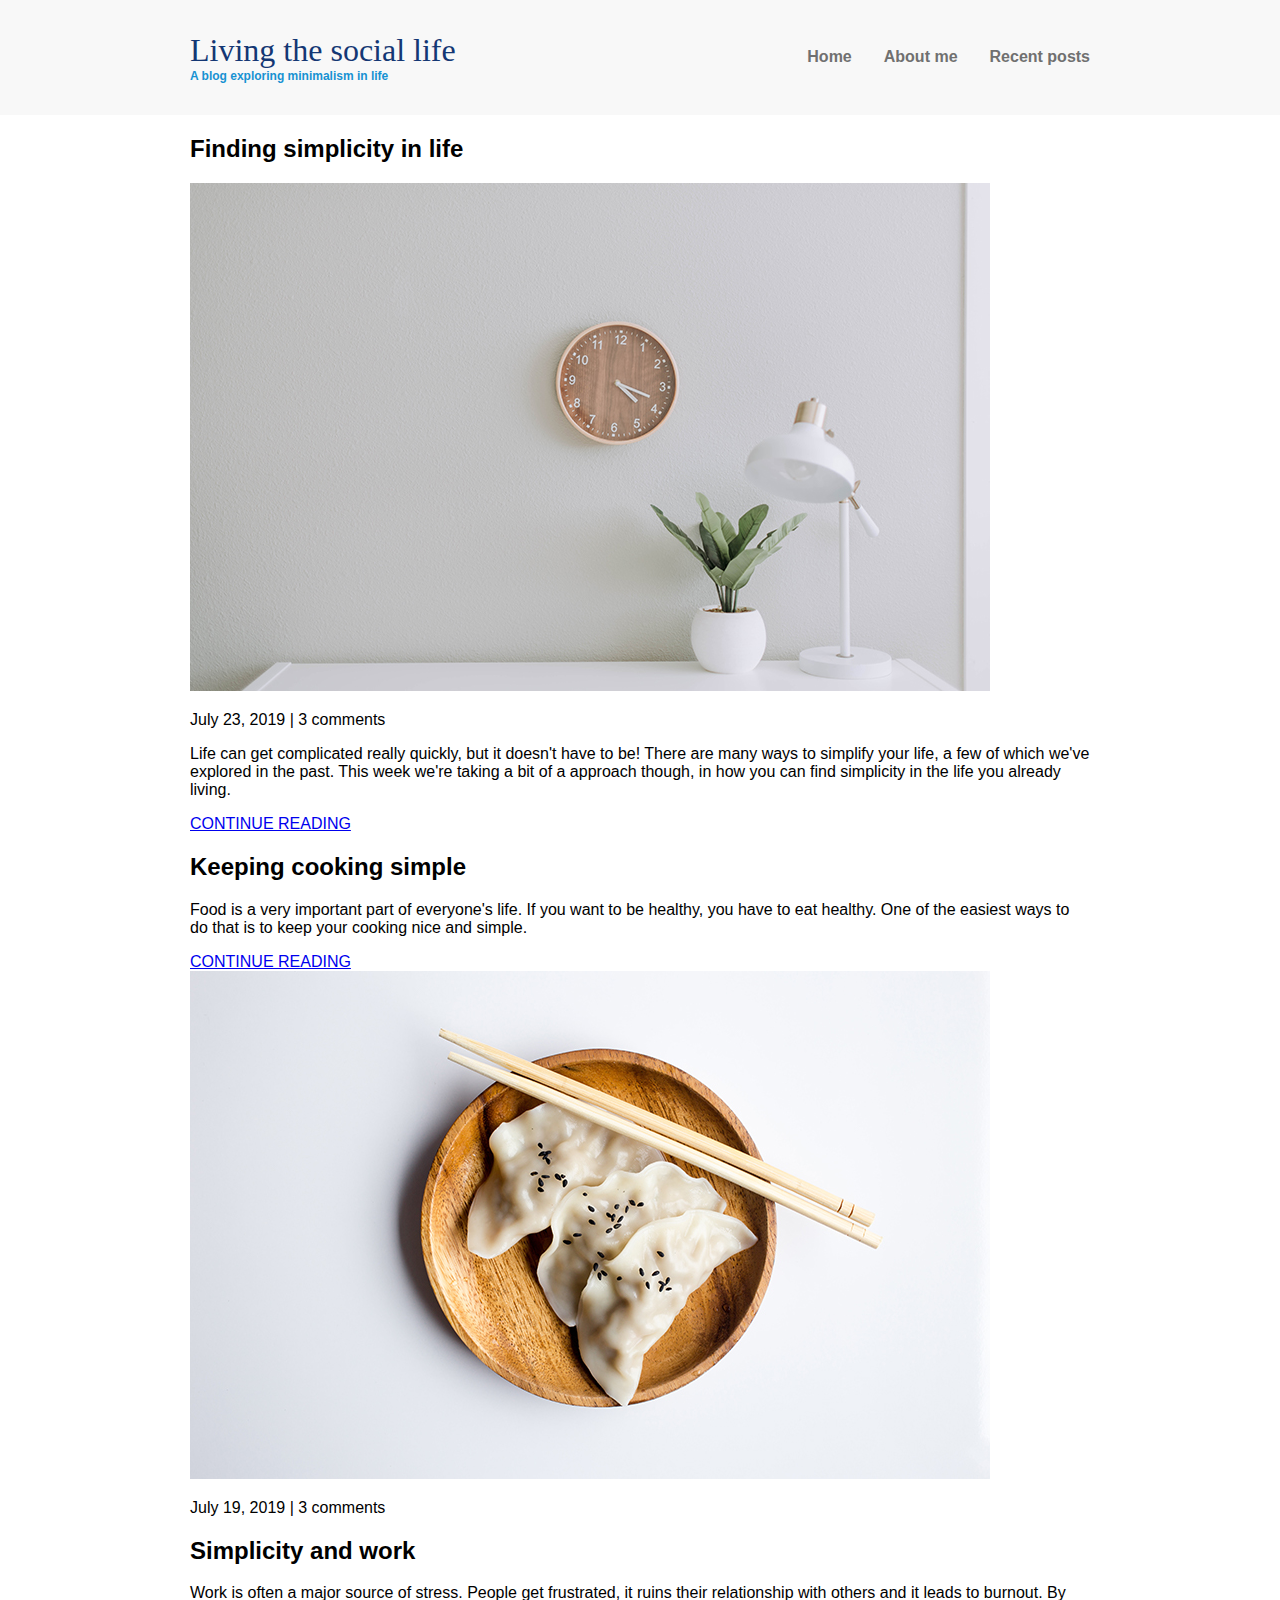
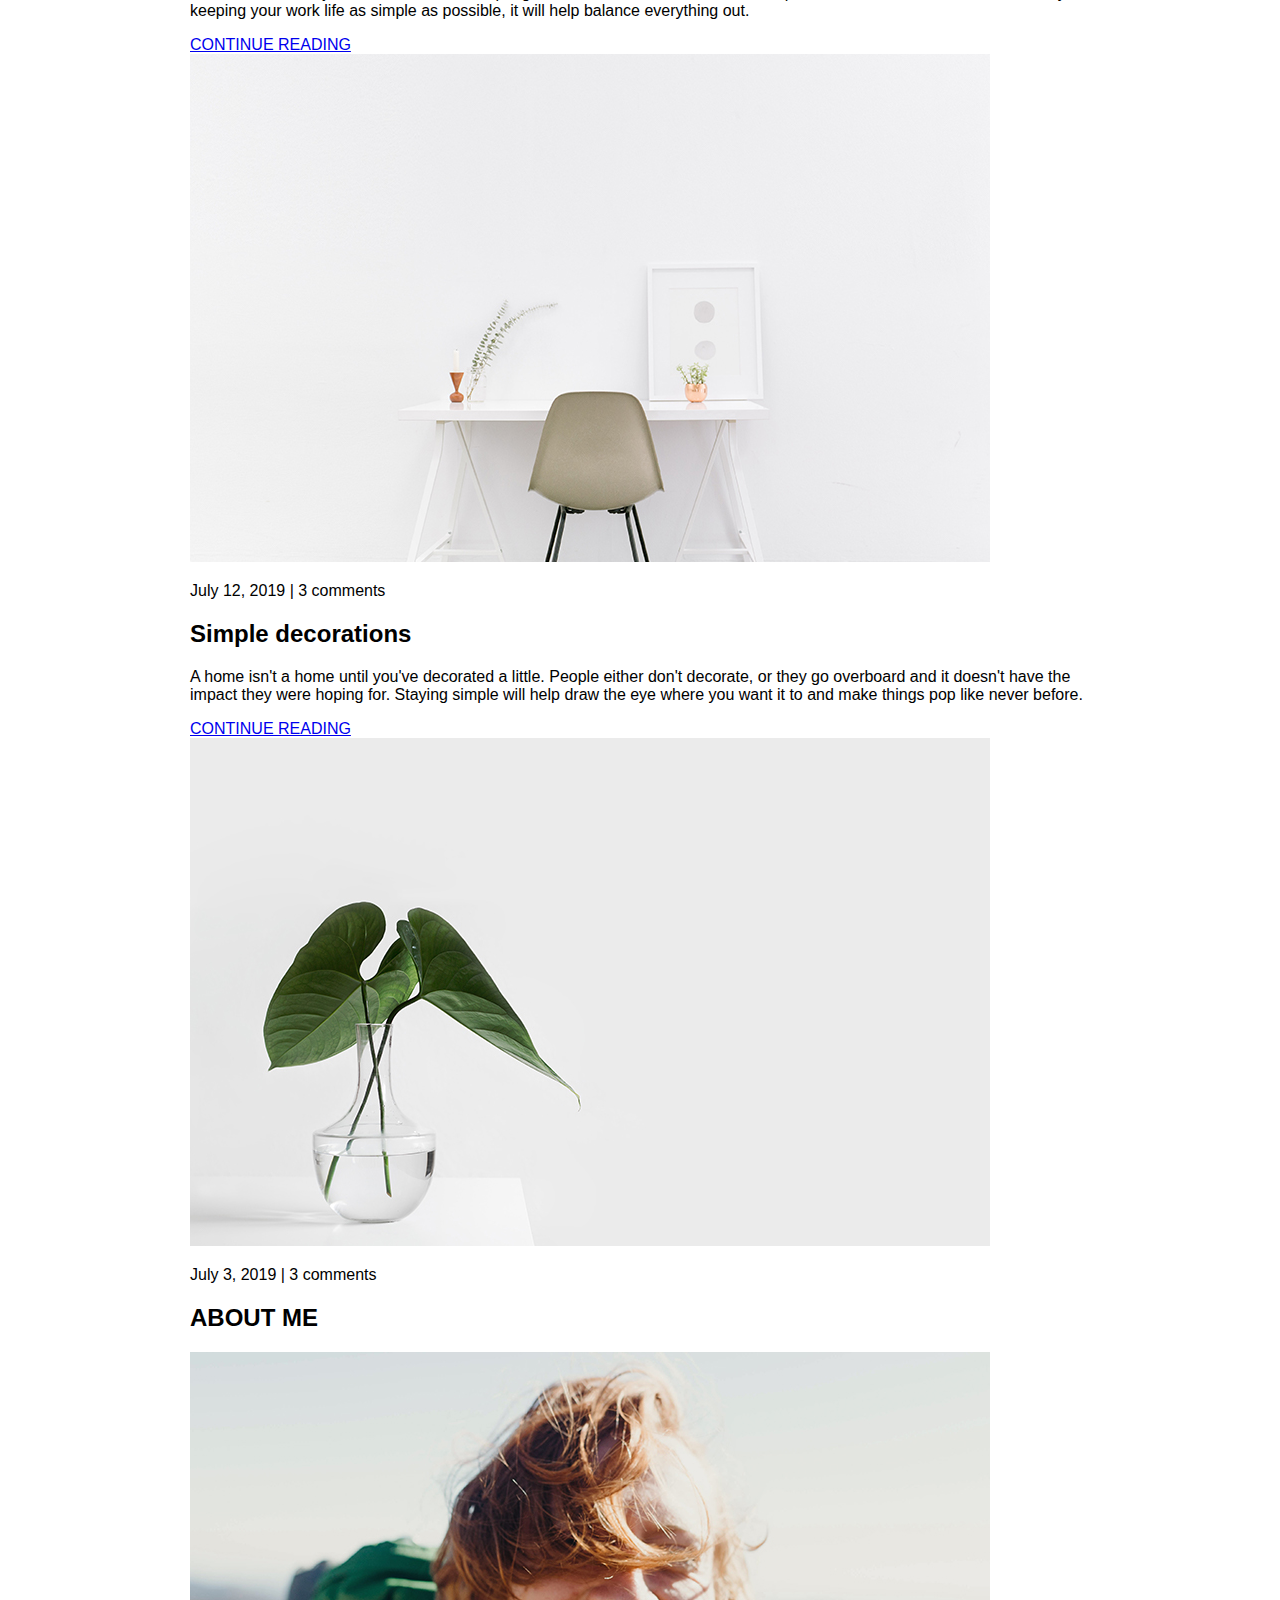
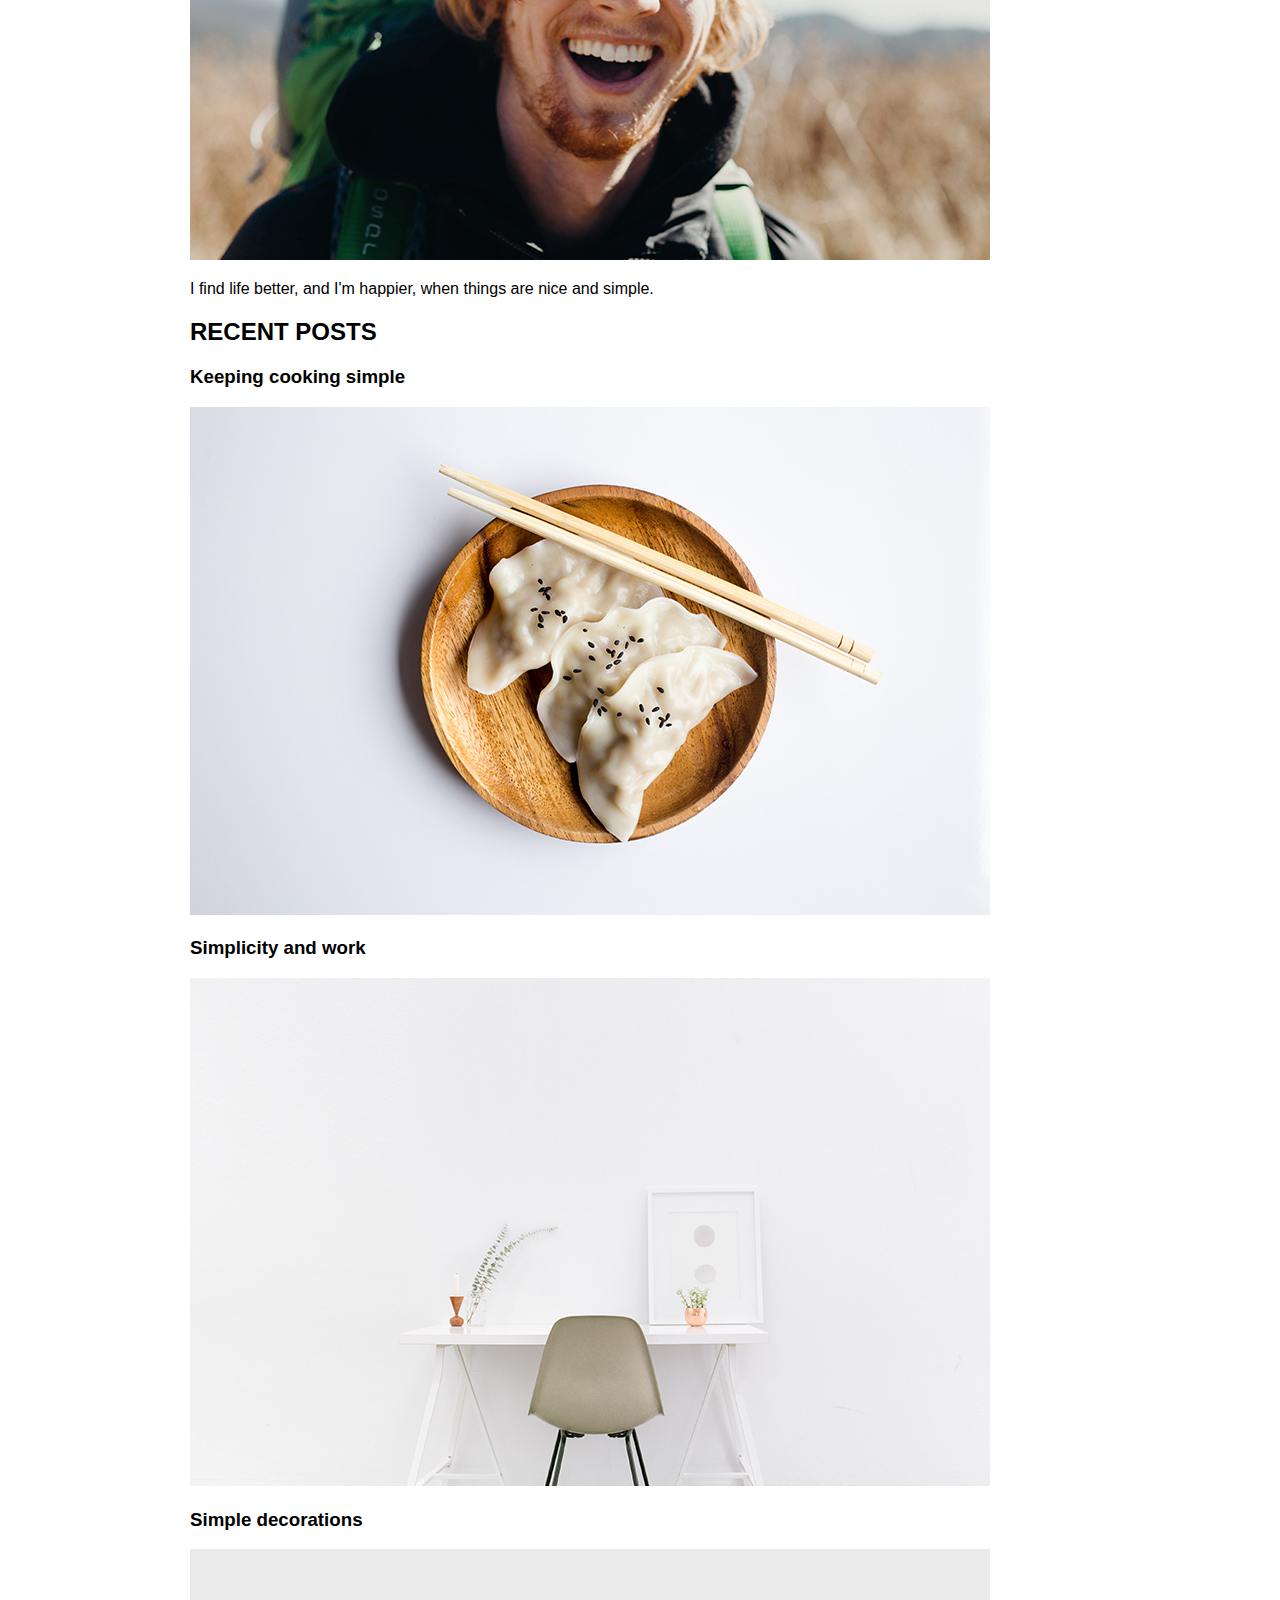
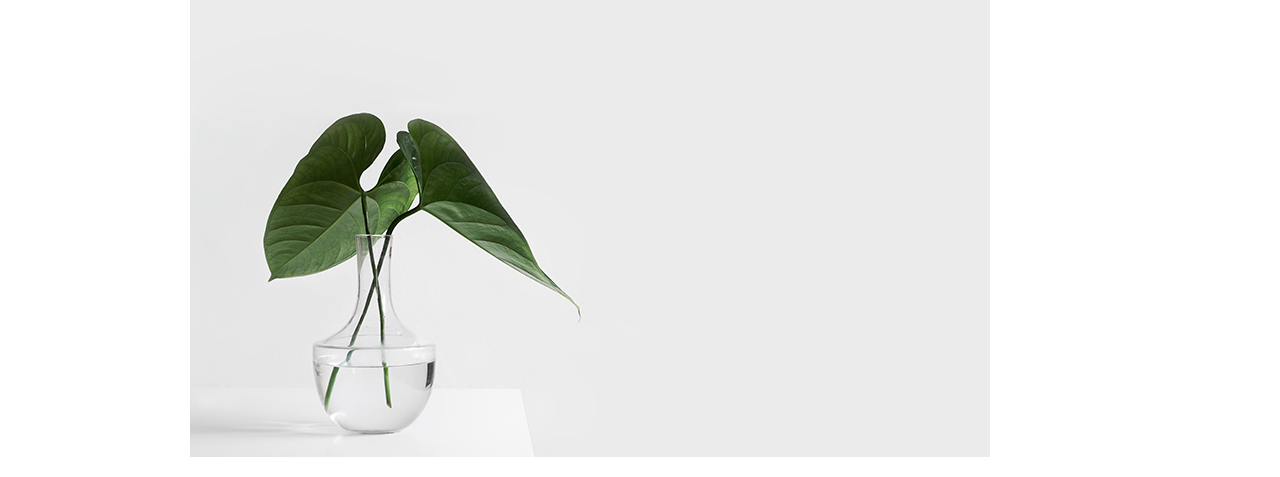
==== index.html @ 4517809c "basic markup added" ====
<!DOCTYPE html>
<html lang="en">

<head>
    <meta charset="UTF-8" />
    <meta name="viewport" content="width=device-width, initial-scale=1.0" />
    <link rel="stylesheet" href="css/styles.css" />
    <title>Homepage</title>
</head>

<body>
    <header>
        <div class="container container-nav">
            <div class="site-title">
                <h1>Living the social life</h1>
                <p class="subtitle">A blog exploring minimalism in life</p>
            </div>
            <nav>
                <ul>
                    <li><a href="#">Home</a></li>
                    <li><a href="#">About me</a></li>
                    <li><a href="#">Recent posts</a></li>
                </ul>
            </nav>
        </div>
    </header>

    <div class="container">
        <main role="main">
            <article class="article-featured">
                <h2 class="article-title">Finding simplicity in life</h2>
                <img src="img/life.jpg" alt="simple white desk on a white wall with a plant on the far right side" class="article-image" />
                <p class="article-info">July 23, 2019 | 3 comments</p>
                <p class="article-body">
                    Life can get complicated really quickly, but it doesn't have to be! There are many ways to simplify your life, a few of which we've explored in the past. This week we're taking a bit of a approach though, in how you can find simplicity in the life you
                    already living.
                </p>
                <a href="#" class="article-read-more">CONTINUE READING</a>
            </article>

            <article class="article-recent">
                <div class="article-recent-main">
                    <h2 class="article-title">Keeping cooking simple</h2>
                    <p class="article-body">
                        Food is a very important part of everyone's life. If you want to be healthy, you have to eat healthy. One of the easiest ways to do that is to keep your cooking nice and simple.
                    </p>
                    <a href="#" class="article-read-more">CONTINUE READING</a>
                </div>
                <div class="article-recent-secondary">
                    <img src="img/food.jpg" alt="two dumplings on a wood plate with chopsticks" class="article-image" />
                    <p class="article-info">July 19, 2019 | 3 comments</p>
                </div>
            </article>

            <article class="article-recent">
                <div class="article-recent-main">
                    <h2 class="article-title">Simplicity and work</h2>
                    <p class="article-body">
                        Work is often a major source of stress. People get frustrated, it ruins their relationship with others and it leads to burnout. By keeping your work life as simple as possible, it will help balance everything out.
                    </p>
                    <a href="#" class="article-read-more">CONTINUE READING</a>
                </div>
                <div class="article-recent-secondary">
                    <img src="img/work.jpg" alt="a chair white chair at a white desk on a white wall" class="article-image" />
                    <p class="article-info">July 12, 2019 | 3 comments</p>
                </div>
            </article>

            <article class="article-recent">
                <div class="article-recent-main">
                    <h2 class="article-title">Simple decorations</h2>
                    <p class="article-body">
                        A home isn't a home until you've decorated a little. People either don't decorate, or they go overboard and it doesn't have the impact they were hoping for. Staying simple will help draw the eye where you want it to and make things pop like never before.
                    </p>
                    <a href="#" class="article-read-more">CONTINUE READING</a>
                </div>
                <div class="article-recent-secondary">
                    <img src="img/deco.jpg" alt="a green plant in a clear, round vase with water in it" class="article-image" />
                    <p class="article-info">July 3, 2019 | 3 comments</p>
                </div>
            </article>
        </main>

        <aside class="sidebar">
            <div class="sidebar-widget">
                <h2 class="widget-title">ABOUT ME</h2>
                <img src="img/about-me.jpg" alt="john doe" class="widget-image" />
                <p class="widget-body">
                    I find life better, and I'm happier, when things are nice and simple.
                </p>
            </div>

            <div class="sidebar-widget">
                <h2 class="widget-title">RECENT POSTS</h2>
                <div class="widget-recent-post">
                    <h3 class="widget-recent-post-title">Keeping cooking simple</h3>
                    <img src="img/food.jpg" alt="two dumplings on a wood plate with chopsticks" class="widget-image" />
                </div>
                <div class="widget-recent-post">
                    <h3 class="widget-recent-post-title">Simplicity and work</h3>
                    <img src="img/work.jpg" alt="a chair white chair at a white desk on a white wall" class="widget-image" />
                </div>
                <div class="widget-recent-post">
                    <h3 class="widget-recent-post-title">Simple decorations</h3>
                    <img src="img/deco.jpg" alt="a green plant in a clear, round vase with water in it" class="widget-image" />
                </div>
            </div>
        </aside>
    </div>

    <footer>
        <p></p>
        <p></p>
    </footer>
</body>

</html>
---- css/styles.css ----
/*  Fonts
-----
font-family: 'Lora', serif;
font-family: 'Ubuntu', sans-serif;
*/

body {
    margin: 0;
    font-family: 'Ubuntu', sans-serif;
}


/* =================
Typography
================= */

h1 {
    font-family: 'Lora', serif;
    font-weight: 400;
    color: #143774;
    font-size: 2rem;
    margin: 0;
}

.subtitle {
    font-weight: 700;
    color: #1792d2;
    font-size: .75rem;
    margin: 0;
}


/* =================
Layout
================= */

.container {
    width: 90%;
    max-width: 900px;
    margin: 0 auto;
}

.container-nav {
    display: flex;
    justify-content: space-between;
}

header {
    background: #f8f8f8;
    padding: 2em 0;
}

@media (max-width: 675px) {
    .container-nav {
        flex-direction: column;
    }
    header {
        text-align: center;
    }
}


/* navigation */

nav ul {
    list-style: none;
    padding: 0;
    display: flex;
    justify-content: center;
}

nav li {
    margin-left: 2em;
}

nav a {
    text-decoration: none;
    color: #707070;
    font-weight: 700;
    padding: .25em 0;
}

nav a:hover,
nav a:focus {
    color: #1792d2;
}

.current-page {
    border-bottom: 1px solid #707070;
}

.current-page:hover {
    color: #707070;
}

@media (max-width: 675px) {
    nav ul {
        flex-direction: column;
    }
    nav li {
        margin: .5em 0;
    }
}
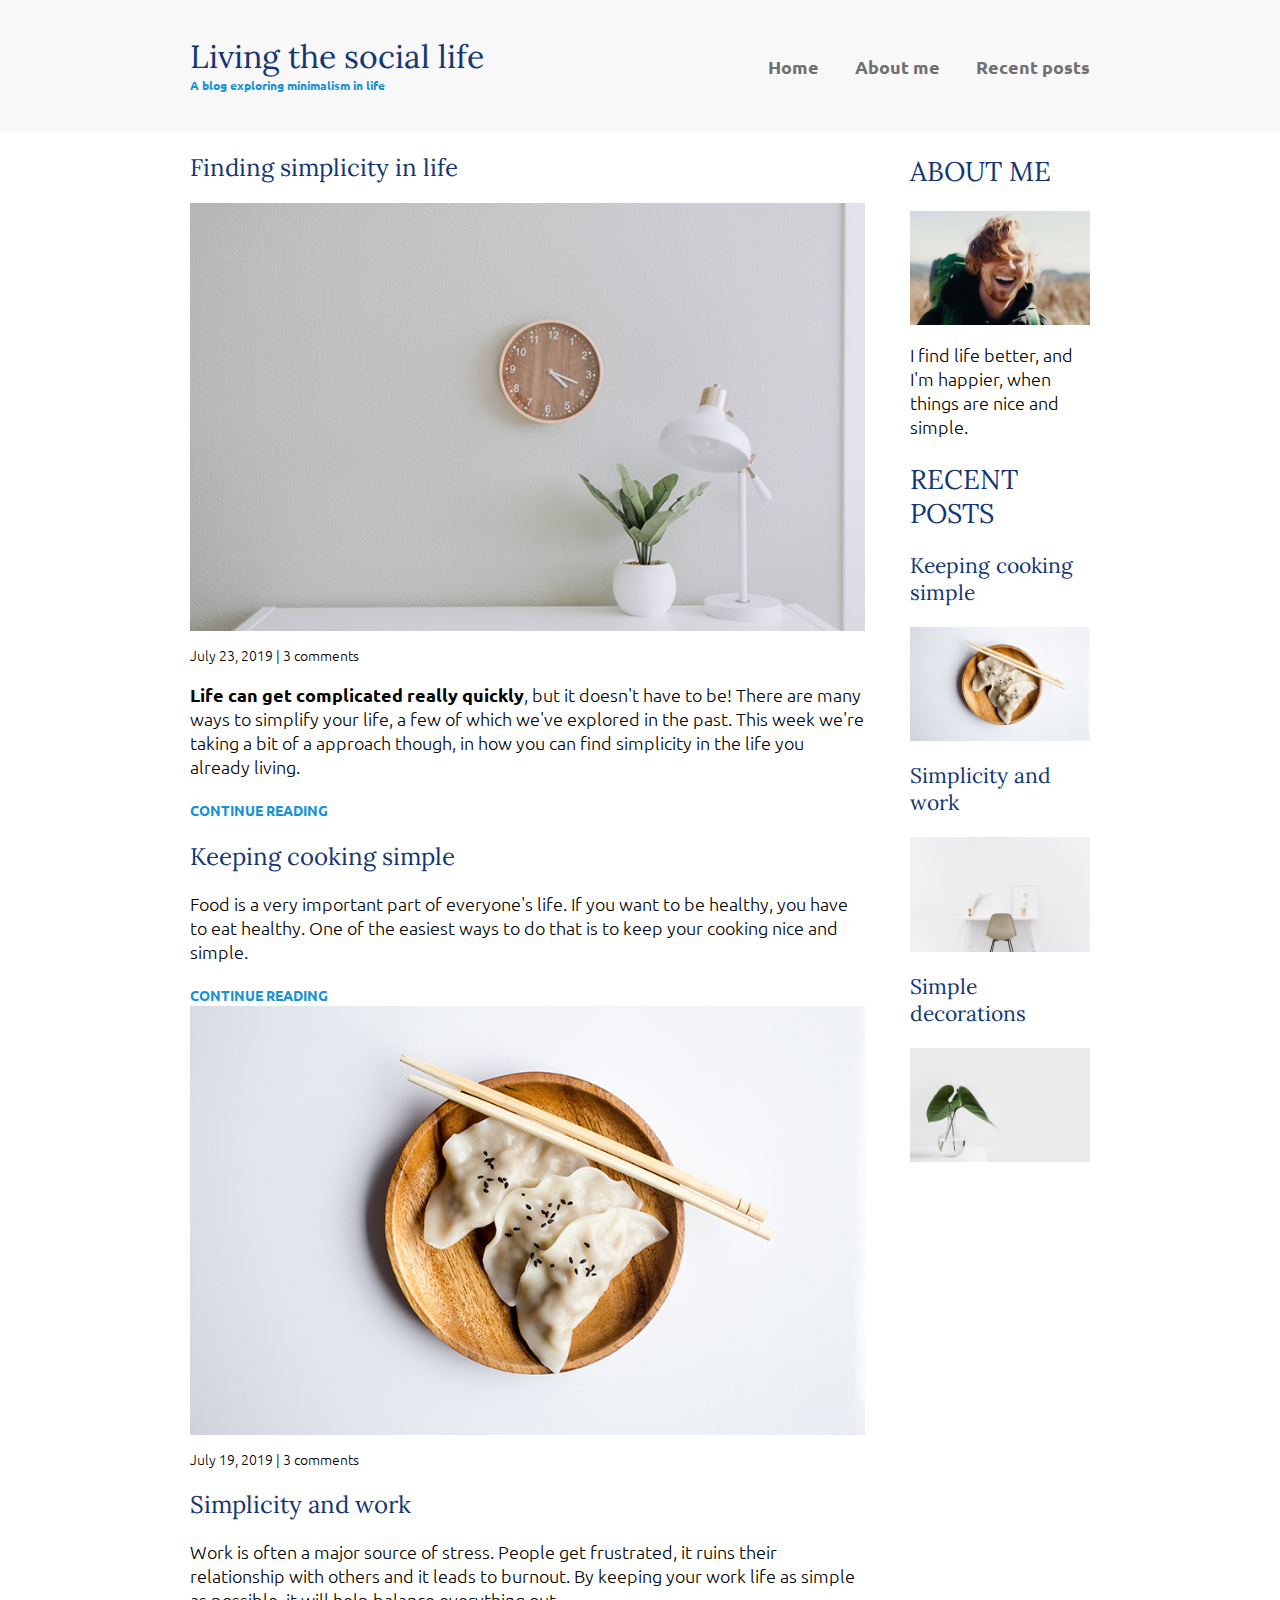
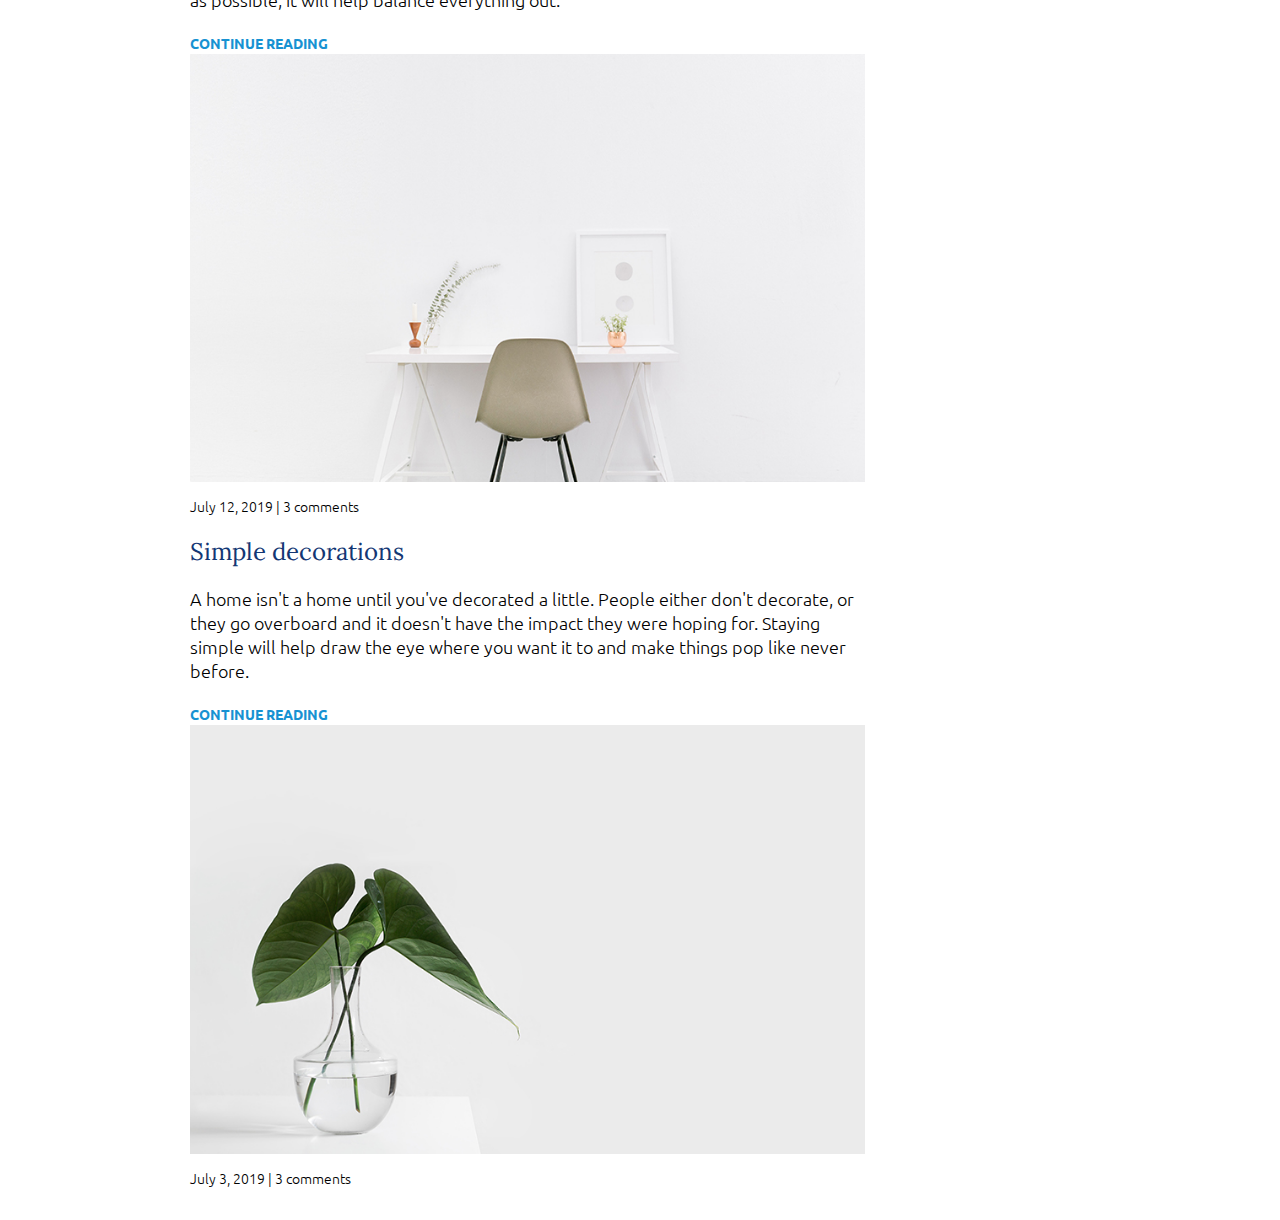
==== commit 76e3ae05: "added some more css" ====
--- a/index.html
+++ b/index.html
@@ -2,6 +2,7 @@
 <html lang="en">
 
 <head>
+    <link href="https://fonts.googleapis.com/css?family=Lora|Ubuntu:300,400,700&display=swap" rel="stylesheet" />
     <meta charset="UTF-8" />
     <meta name="viewport" content="width=device-width, initial-scale=1.0" />
     <link rel="stylesheet" href="css/styles.css" />
@@ -9,8 +10,25 @@
 </head>
 
 <body>
+    <!-- <header>
+      <div class="container container-flex">
+        <div class="site-title">
+          <h1>Living the social life</h1>
+          <p class="subtitle">A blog exploring minimalism in life</p>
+        </div>
+        <nav>
+          <ul>
+            <li><a href="#">Home</a></li>
+            <li><a href="#">About me</a></li>
+            <li><a href="#">Recent posts</a></li>
+          </ul>
+        </nav>
+      </div>
+     
+    </header> -->
+
     <header>
-        <div class="container container-nav">
+        <div class="container container-flex">
             <div class="site-title">
                 <h1>Living the social life</h1>
                 <p class="subtitle">A blog exploring minimalism in life</p>
@@ -23,17 +41,18 @@
                 </ul>
             </nav>
         </div>
+        <!-- / .container -->
     </header>
 
-    <div class="container">
+    <div class="container container-flex">
         <main role="main">
             <article class="article-featured">
                 <h2 class="article-title">Finding simplicity in life</h2>
                 <img src="img/life.jpg" alt="simple white desk on a white wall with a plant on the far right side" class="article-image" />
                 <p class="article-info">July 23, 2019 | 3 comments</p>
                 <p class="article-body">
-                    Life can get complicated really quickly, but it doesn't have to be! There are many ways to simplify your life, a few of which we've explored in the past. This week we're taking a bit of a approach though, in how you can find simplicity in the life you
-                    already living.
+                    <strong>Life can get complicated really quickly</strong>, but it doesn't have to be! There are many ways to simplify your life, a few of which we've explored in the past. This week we're taking a bit of a approach though, in how you
+                    can find simplicity in the life you already living.
                 </p>
                 <a href="#" class="article-read-more">CONTINUE READING</a>
             </article>
--- a/css/styles.css
+++ b/css/styles.css
@@ -7,6 +7,13 @@
 body {
     margin: 0;
     font-family: 'Ubuntu', sans-serif;
+    font-size: 1.125rem;
+    font-weight: 300;
+}
+
+img {
+    max-width: 100%;
+    display: block;
 }
 
 
@@ -14,19 +21,61 @@
 Typography
 ================= */
 
-h1 {
+h1,
+h2,
+h3 {
     font-family: 'Lora', serif;
     font-weight: 400;
     color: #143774;
+}
+
+h1 {
     font-size: 2rem;
     margin: 0;
 }
+
+a {
+    color: #1792d2;
+}
+
+a:hover,
+a:focus {
+    color: #143774;
+}
+
+strong {
+    font-weight: 700;
+}
+
+
+/* h1 subtitle */
 
 .subtitle {
     font-weight: 700;
     color: #1792d2;
     font-size: .75rem;
     margin: 0;
+}
+
+.article-title {
+    font-size: 1.5rem;
+}
+
+.article-read-more,
+.article-info {
+    font-size: .875rem;
+}
+
+.article-read-more {
+    color: #1792d2;
+    text-decoration: none;
+    font-weight: 700;
+}
+
+.article-read-more:hover,
+.article-read-more:focus {
+    color: #143774;
+    text-decoration: underline;
 }
 
 
@@ -40,7 +89,7 @@
     margin: 0 auto;
 }
 
-.container-nav {
+.container-flex {
     display: flex;
     justify-content: space-between;
 }
@@ -51,12 +100,20 @@
 }
 
 @media (max-width: 675px) {
-    .container-nav {
+    .container-flex {
         flex-direction: column;
     }
     header {
         text-align: center;
     }
+}
+
+main {
+    width: 75%;
+}
+
+aside {
+    width: 20%;
 }
 
 
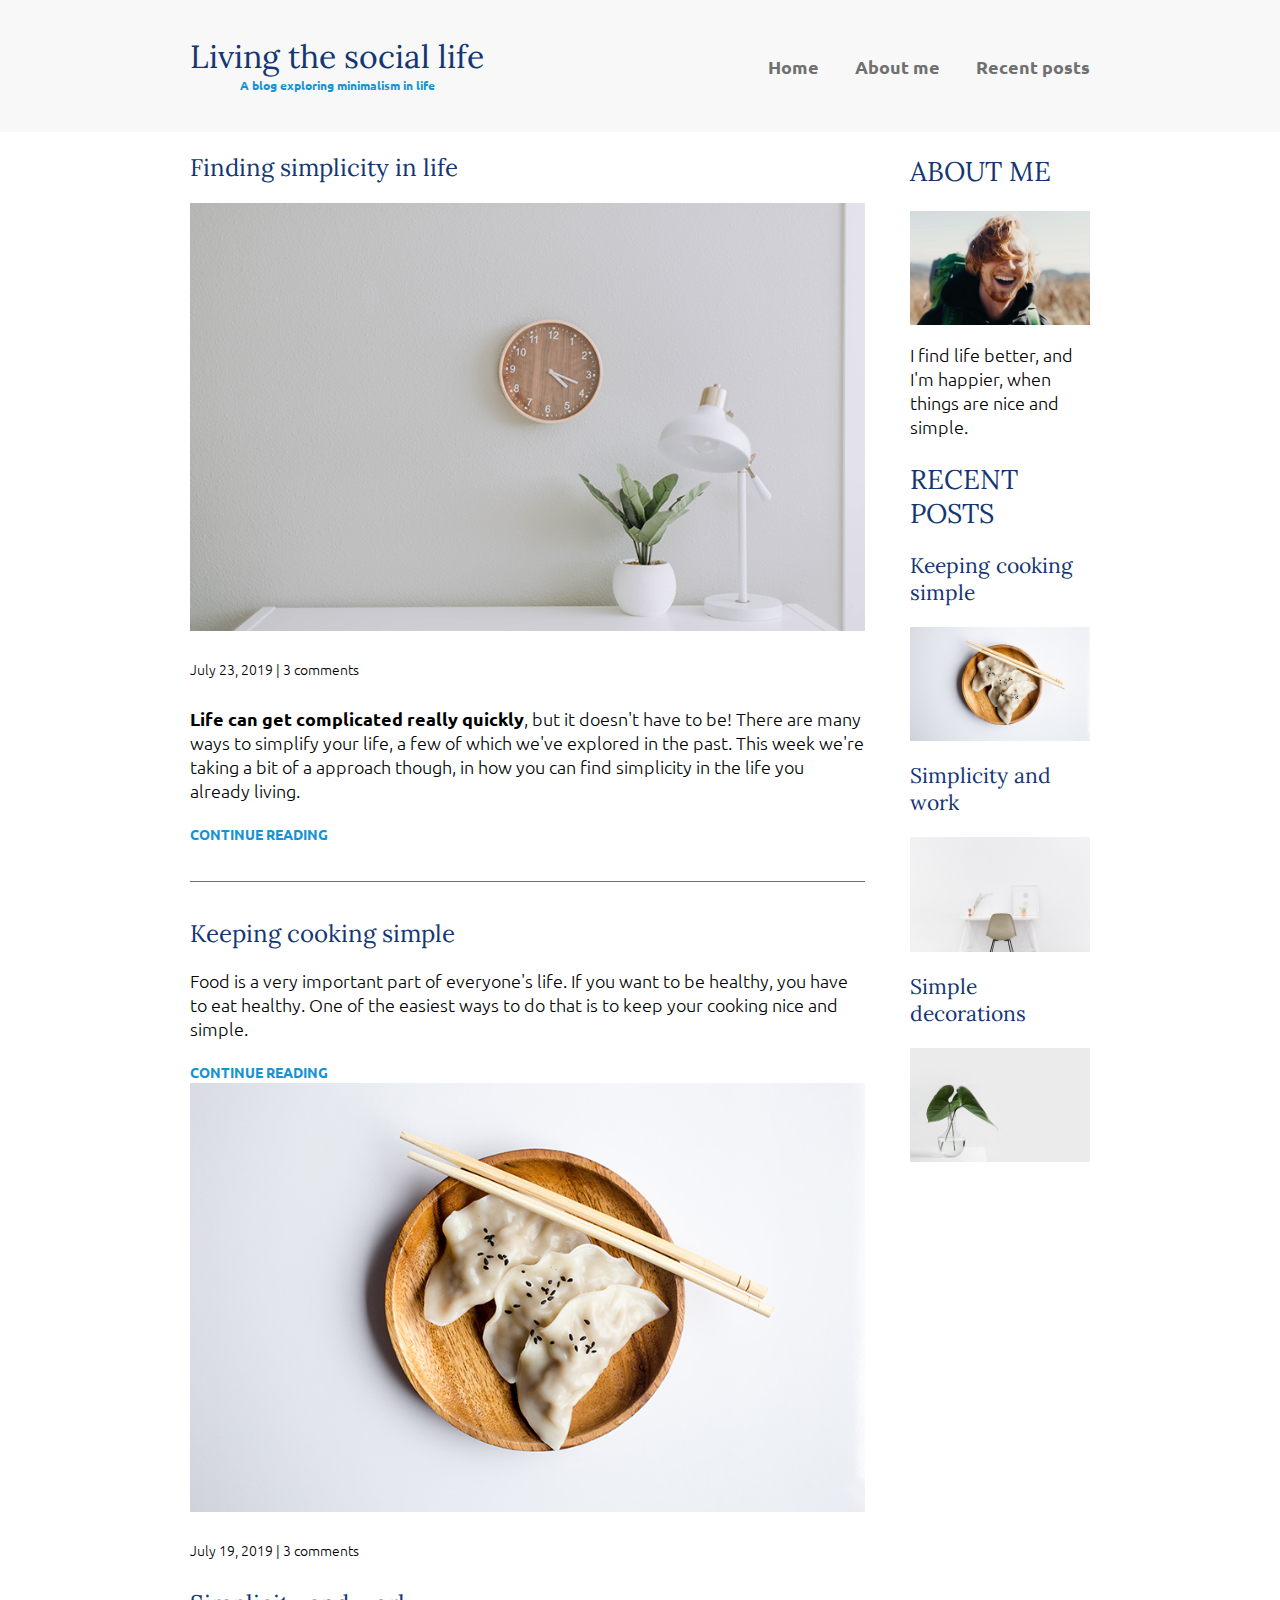
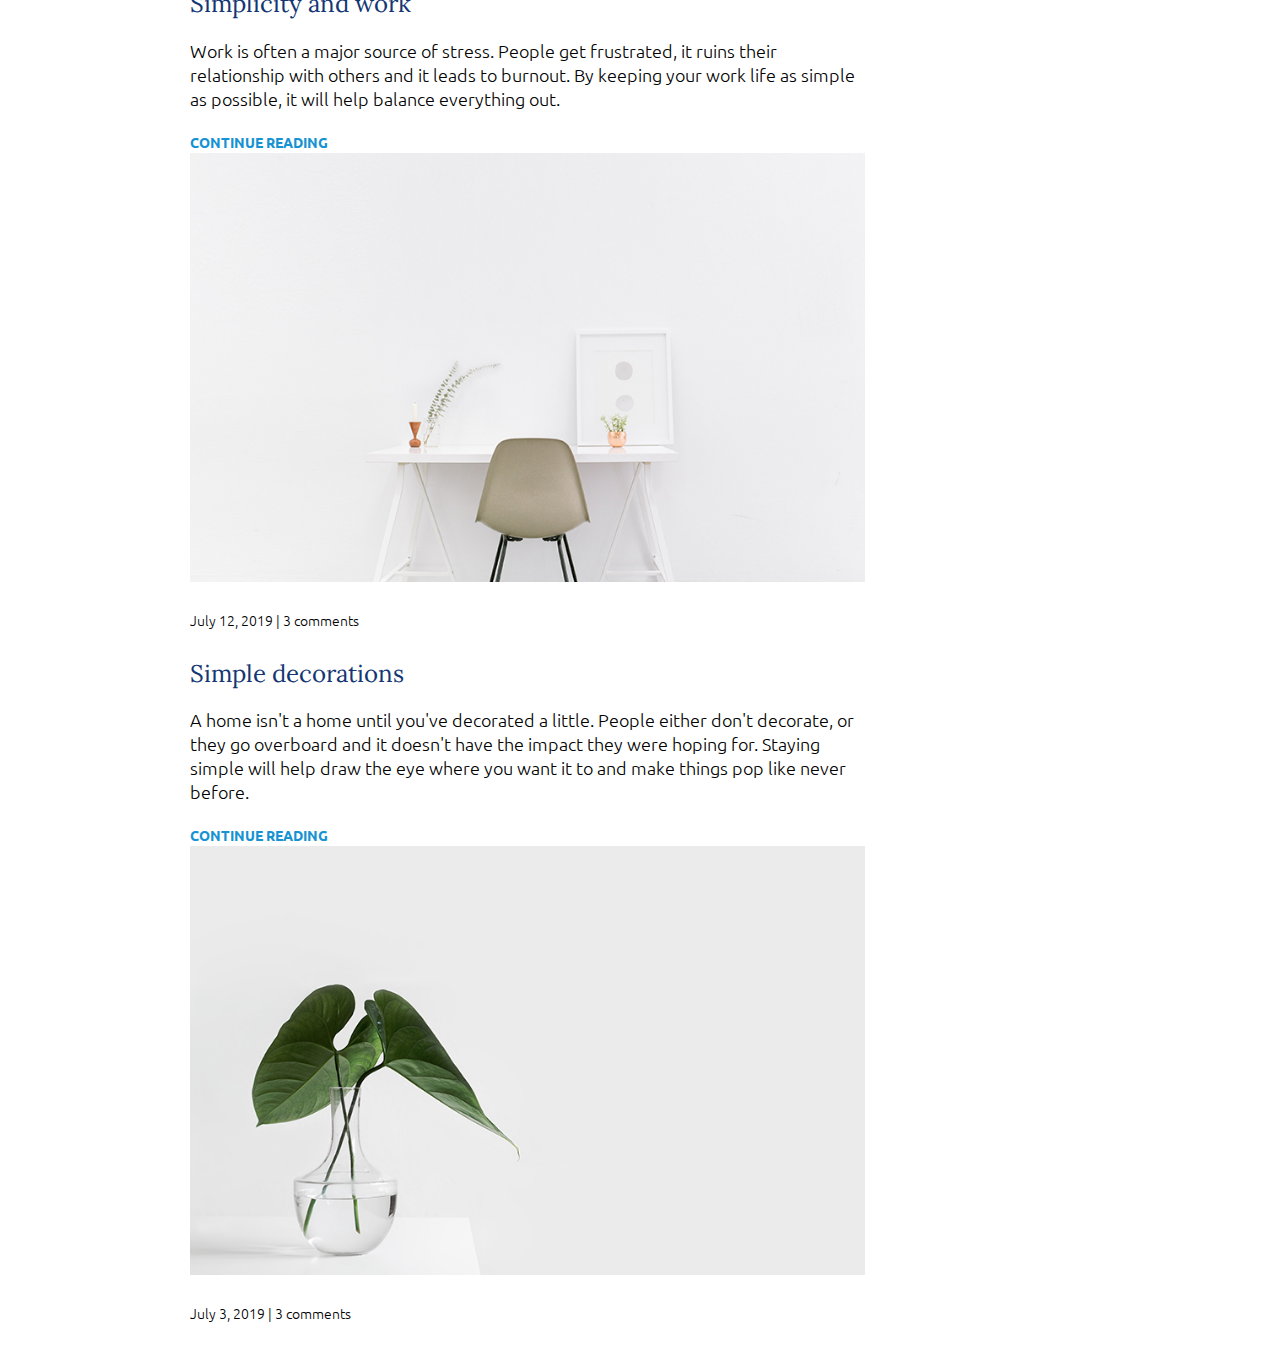
==== commit 3a7cb222: "styled the featured article" ====
--- a/index.html
+++ b/index.html
@@ -10,23 +10,6 @@
 </head>
 
 <body>
-    <!-- <header>
-      <div class="container container-flex">
-        <div class="site-title">
-          <h1>Living the social life</h1>
-          <p class="subtitle">A blog exploring minimalism in life</p>
-        </div>
-        <nav>
-          <ul>
-            <li><a href="#">Home</a></li>
-            <li><a href="#">About me</a></li>
-            <li><a href="#">Recent posts</a></li>
-          </ul>
-        </nav>
-      </div>
-     
-    </header> -->
-
     <header>
         <div class="container container-flex">
             <div class="site-title">
--- a/css/styles.css
+++ b/css/styles.css
@@ -78,6 +78,10 @@
     text-decoration: underline;
 }
 
+.article-info {
+    margin: 2em 0;
+}
+
 
 /* =================
 Layout
@@ -92,28 +96,25 @@
 .container-flex {
     display: flex;
     justify-content: space-between;
+    flex-direction: column;
 }
 
 header {
     background: #f8f8f8;
     padding: 2em 0;
+    text-align: center;
 }
 
-@media (max-width: 675px) {
+@media (min-width: 675px) {
     .container-flex {
-        flex-direction: column;
+        flex-direction: row;
     }
-    header {
-        text-align: center;
+    main {
+        width: 75%;
     }
-}
-
-main {
-    width: 75%;
-}
-
-aside {
-    width: 20%;
+    aside {
+        width: 20%;
+    }
 }
 
 
@@ -157,4 +158,13 @@
     nav li {
         margin: .5em 0;
     }
+}
+
+
+/* articles */
+
+.article-featured {
+    border-bottom: #707070 1px solid;
+    padding-bottom: 2em;
+    margin-bottom: 2em;
 }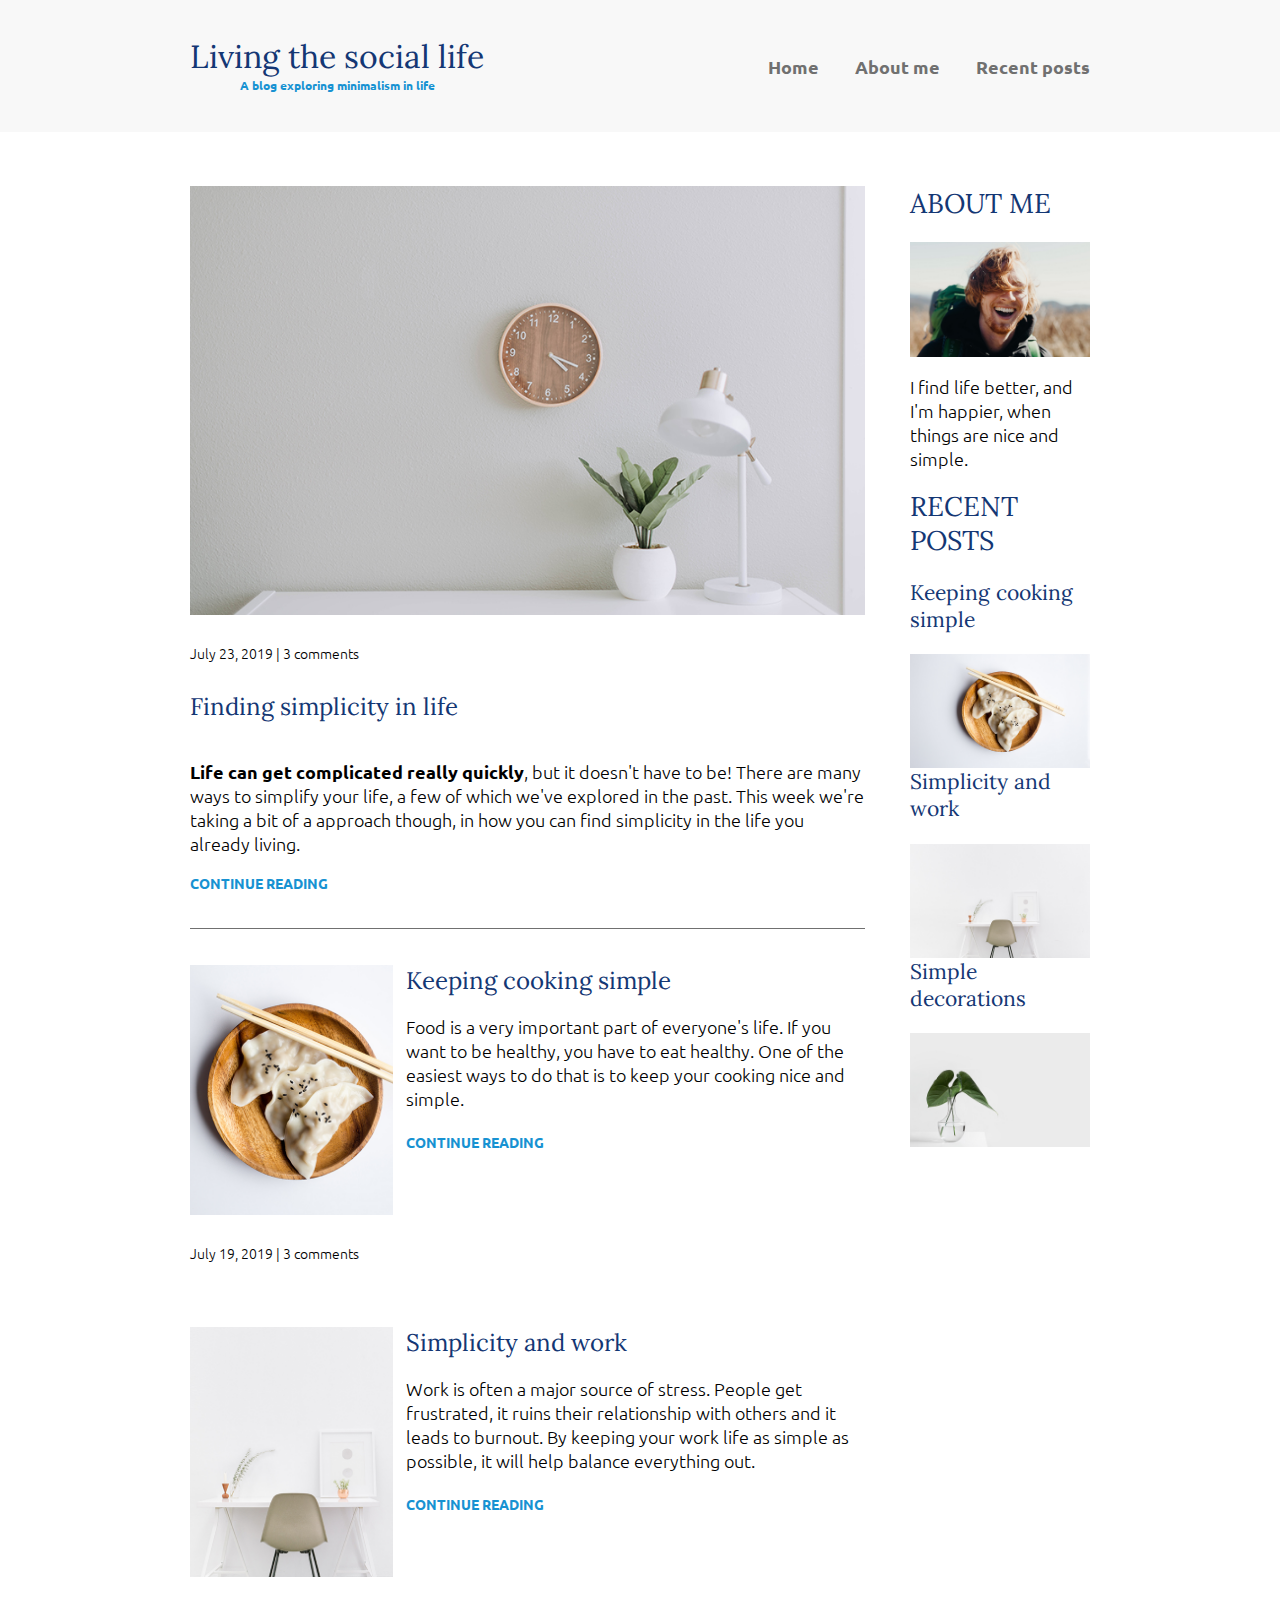
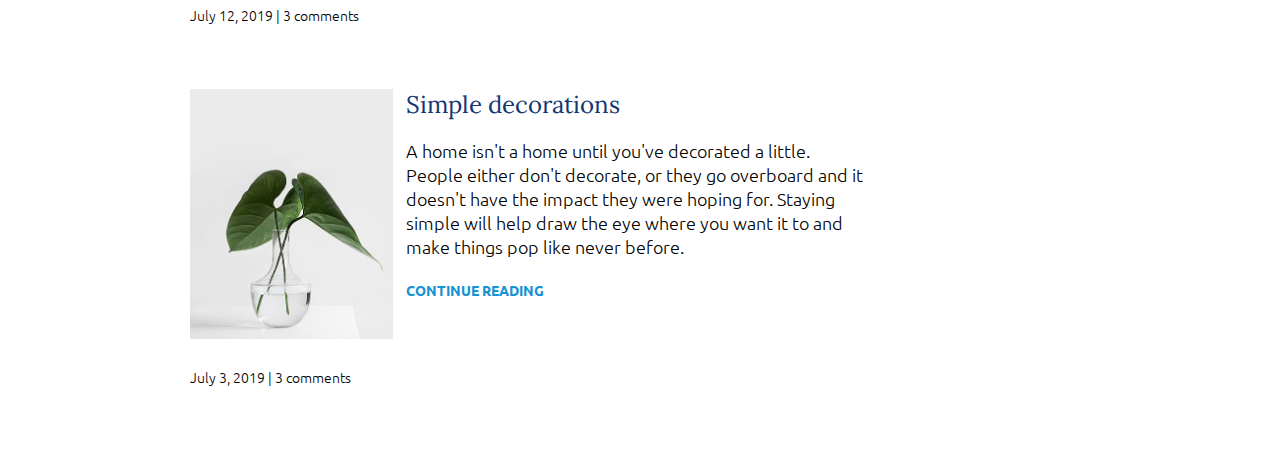
==== commit 2feba100: "working on getting this to look good on larger screens" ====
--- a/index.html
+++ b/index.html
@@ -77,7 +77,7 @@
                     <a href="#" class="article-read-more">CONTINUE READING</a>
                 </div>
                 <div class="article-recent-secondary">
-                    <img src="img/deco.jpg" alt="a green plant in a clear, round vase with water in it" class="article-image" />
+                    <img src="img/deco.jpg" alt="a green plant in a clear, round vase with water in it" class="article-image wi3" />
                     <p class="article-info">July 3, 2019 | 3 comments</p>
                 </div>
             </article>
--- a/css/styles.css
+++ b/css/styles.css
@@ -27,6 +27,7 @@
     font-family: 'Lora', serif;
     font-weight: 400;
     color: #143774;
+    margin-top: 0;
 }
 
 h1 {
@@ -103,6 +104,7 @@
     background: #f8f8f8;
     padding: 2em 0;
     text-align: center;
+    margin-bottom: 3em;
 }
 
 @media (min-width: 675px) {
@@ -167,4 +169,50 @@
     border-bottom: #707070 1px solid;
     padding-bottom: 2em;
     margin-bottom: 2em;
+}
+
+.article-recent {
+    display: flex;
+    flex-direction: column;
+    margin-bottom: 2em;
+}
+
+.article-recent-main {
+    order: 2;
+}
+
+.article-recent-secondary {
+    order: 1;
+}
+
+@media (min-width: 675px) {
+    .article-recent {
+        flex-direction: row;
+        justify-content: space-between;
+    }
+    .article-recent-main {
+        width: 68%;
+    }
+    .article-recent-secondary {
+        width: 30%;
+    }
+    .article-featured {
+        display: flex;
+        flex-direction: column;
+    }
+    .article-image {
+        order: -2;
+    }
+    .article-info {
+        order: -1;
+    }
+    .article-image {
+        width: 100%;
+        min-height: 250px;
+        object-fit: cover;
+        /* object-position: left; */
+    }
+    .wi3 {
+        object-position: left;
+    }
 }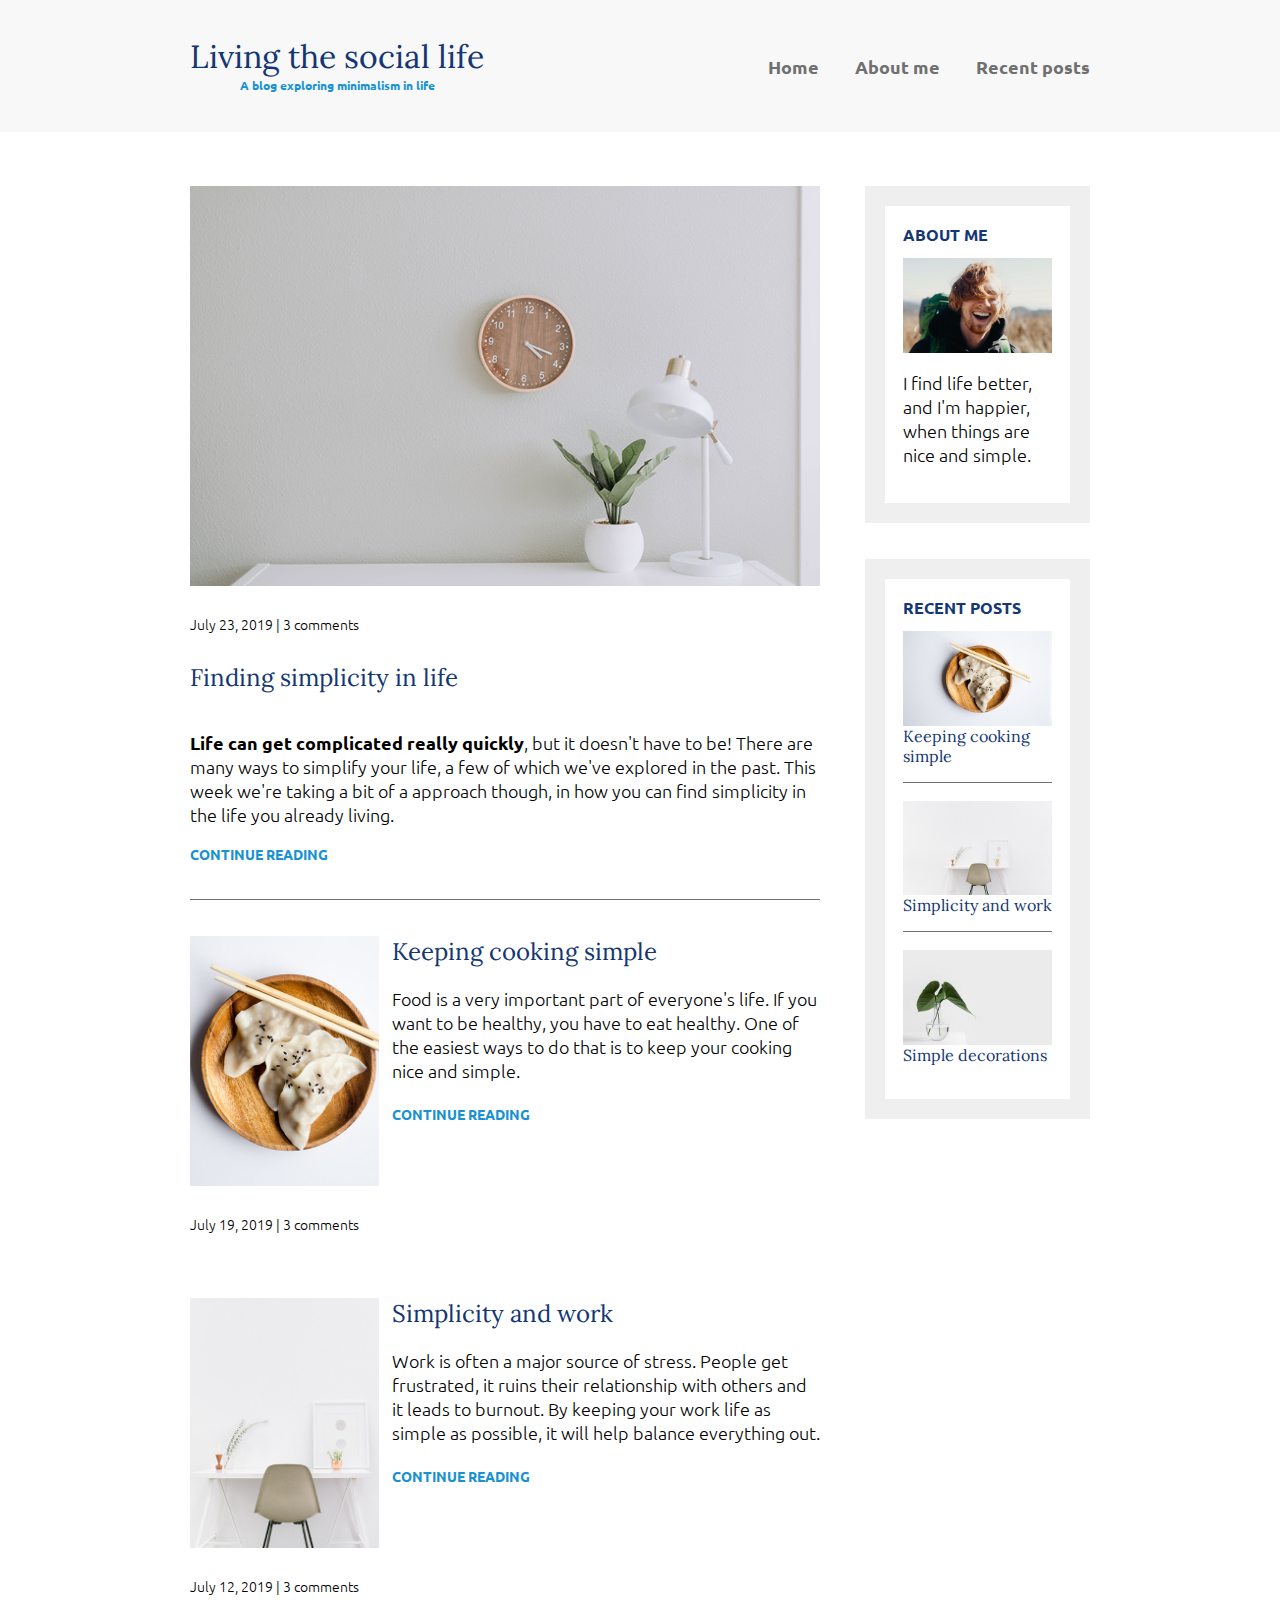
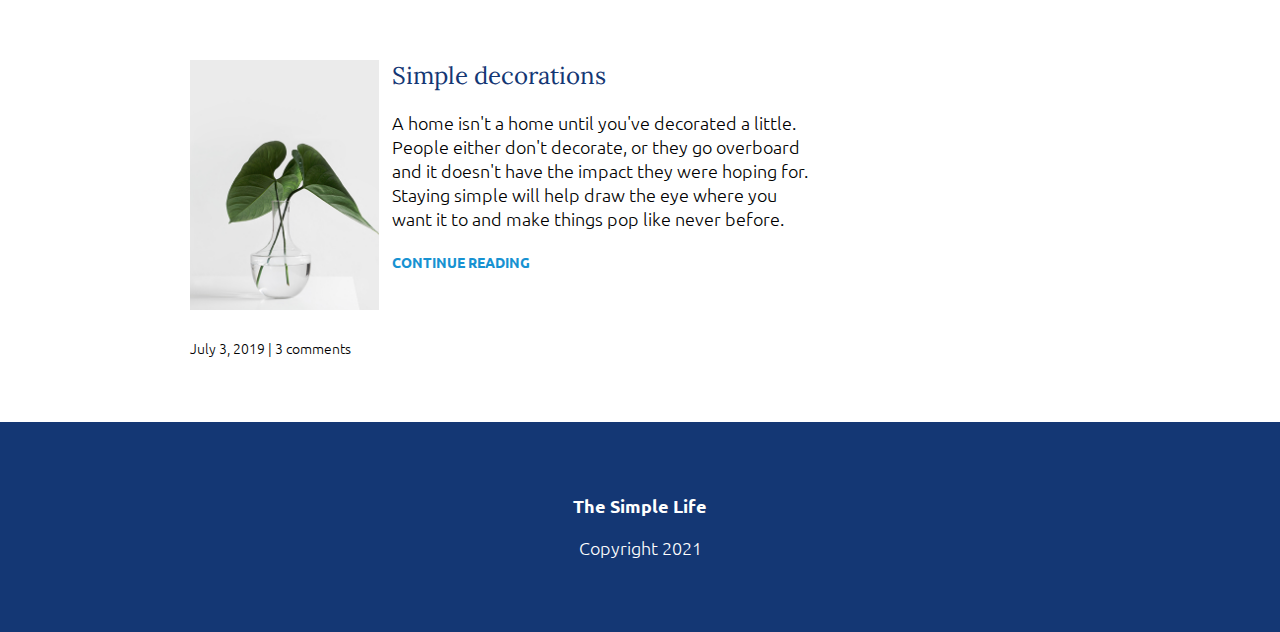
==== commit b6b6d66c: "home page finished" ====
--- a/index.html
+++ b/index.html
@@ -111,8 +111,8 @@
     </div>
 
     <footer>
-        <p></p>
-        <p></p>
+        <p><strong>The Simple Life</strong></p>
+        <p>Copyright 2021</p>
     </footer>
 </body>
 
--- a/css/styles.css
+++ b/css/styles.css
@@ -83,6 +83,17 @@
     margin: 2em 0;
 }
 
+.widget-title,
+.widget-recent-post-title {
+    font-size: 1rem;
+}
+
+.widget-title {
+    font-size: 1rem;
+    font-family: 'Ubuntu', sans-serif;
+    font-weight: 700;
+}
+
 
 /* =================
 Layout
@@ -107,15 +118,24 @@
     margin-bottom: 3em;
 }
 
+footer {
+    background: #143774;
+    color: white;
+    text-align: center;
+    padding: 3em 0;
+}
+
 @media (min-width: 675px) {
     .container-flex {
         flex-direction: row;
     }
     main {
-        width: 75%;
+        width: 70%;
     }
     aside {
-        width: 20%;
+        width: 25%;
+        min-width: 200px;
+        margin-left: 1em;
     }
 }
 
@@ -215,4 +235,29 @@
     .wi3 {
         object-position: left;
     }
+}
+
+
+/* widgets */
+
+.sidebar-widget {
+    border: 20px solid #efefef;
+    margin-bottom: 2em;
+    padding: 1em;
+}
+
+.widget-recent-post {
+    display: flex;
+    flex-direction: column;
+    border-bottom: 1px solid #707070;
+    margin-bottom: 1em;
+}
+
+.widget-recent-post:last-child {
+    border: 0;
+    margin: 0;
+}
+
+.widget-image {
+    order: -1;
 }